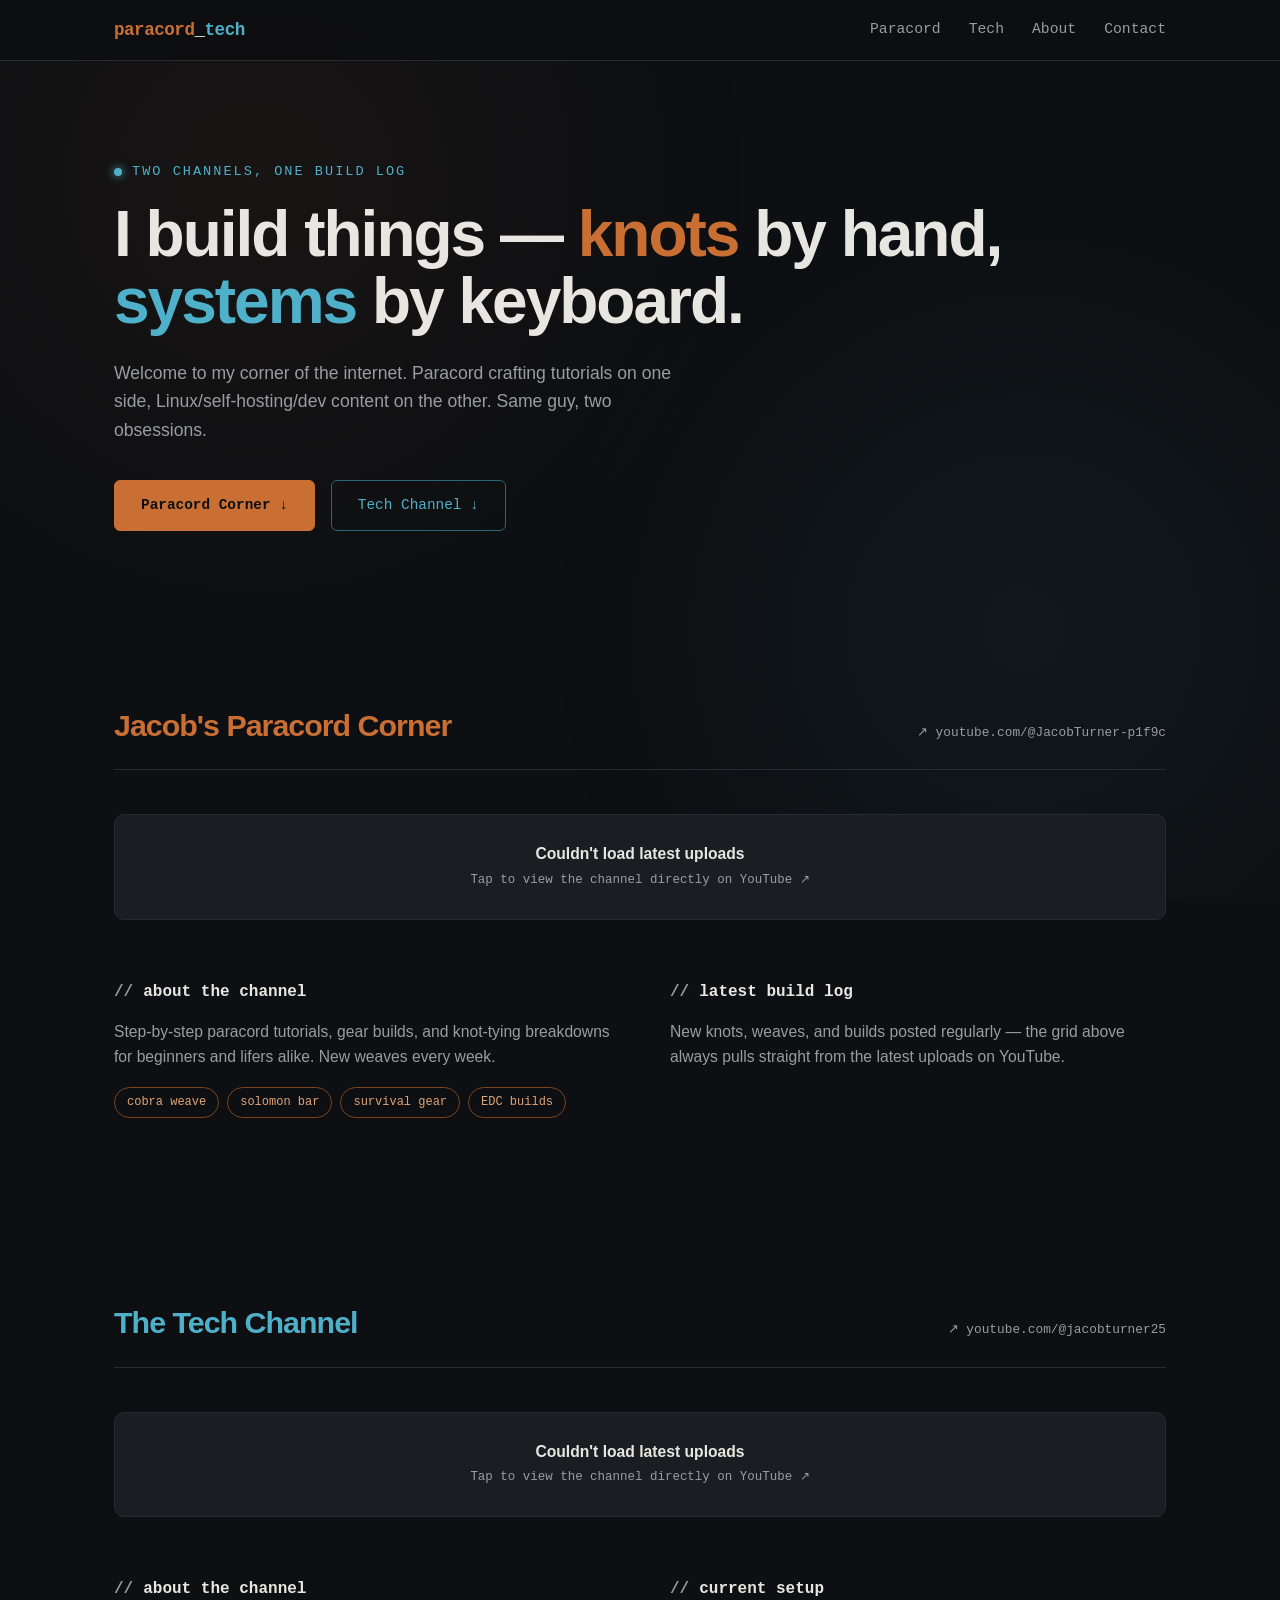
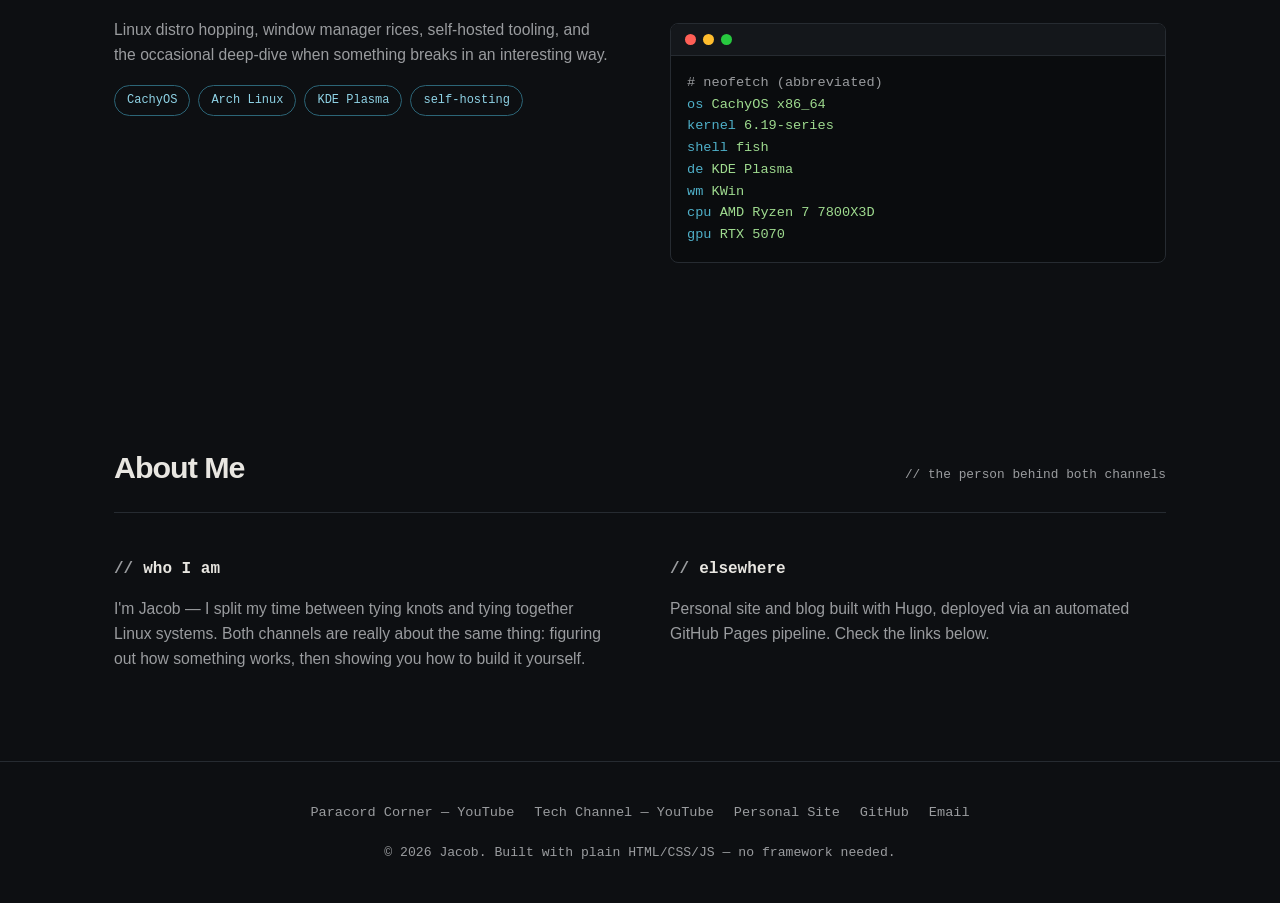
==== index.html @ 66c7606c "Initial site" ====
<!DOCTYPE html>
<html lang="en">
<head>
<meta charset="UTF-8">
<meta name="viewport" content="width=device-width, initial-scale=1.0">
<title>Jacob | Paracord & Tech</title>
<meta name="description" content="Paracord crafting and Linux/tech content from Jacob — home to Jacob's Paracord Corner and the tech channel.">
<style>
  :root{
    --bg:#0d0f12;
    --bg-alt:#14171b;
    --card:#1a1e23;
    --border:#262b31;
    --text:#e8e6e1;
    --text-dim:#9a9c9f;
    --paracord:#c96f34;   /* rope/leather orange */
    --paracord-dim:#7a4520;
    --tech:#4fb0c9;        /* terminal cyan */
    --tech-dim:#2c6577;
    --mono:'JetBrains Mono','Fira Code',Consolas,monospace;
    --sans:'Inter',-apple-system,BlinkMacSystemFont,'Segoe UI',sans-serif;
  }

  *{margin:0;padding:0;box-sizing:border-box;}

  html{scroll-behavior:smooth;}

  body{
    background:var(--bg);
    color:var(--text);
    font-family:var(--sans);
    line-height:1.6;
    overflow-x:hidden;
  }

  a{color:inherit;text-decoration:none;}

  img{max-width:100%;display:block;}

  /* ---------- Background texture ---------- */
  body::before{
    content:"";
    position:fixed;
    inset:0;
    background-image:
      radial-gradient(circle at 20% 20%, rgba(201,111,52,0.06), transparent 40%),
      radial-gradient(circle at 80% 70%, rgba(79,176,201,0.06), transparent 40%);
    pointer-events:none;
    z-index:0;
  }

  /* ---------- Nav ---------- */
  header{
    position:sticky;
    top:0;
    z-index:100;
    background:rgba(13,15,18,0.85);
    backdrop-filter:blur(10px);
    border-bottom:1px solid var(--border);
  }

  nav{
    max-width:1100px;
    margin:0 auto;
    padding:16px 24px;
    display:flex;
    align-items:center;
    justify-content:space-between;
  }

  .logo{
    font-family:var(--mono);
    font-weight:700;
    font-size:1.1rem;
    letter-spacing:-0.5px;
  }

  .logo span:first-child{color:var(--paracord);}
  .logo span:last-child{color:var(--tech);}

  .nav-links{
    display:flex;
    gap:28px;
    font-size:0.92rem;
    font-family:var(--mono);
  }

  .nav-links a{
    color:var(--text-dim);
    transition:color .2s ease;
    position:relative;
  }

  .nav-links a:hover{color:var(--text);}

  .nav-toggle{
    display:none;
    flex-direction:column;
    gap:5px;
    background:none;
    border:none;
    cursor:pointer;
    padding:6px;
  }

  .nav-toggle span{
    width:22px;
    height:2px;
    background:var(--text);
    display:block;
  }

  /* ---------- Hero ---------- */
  .hero{
    max-width:1100px;
    margin:0 auto;
    padding:100px 24px 80px;
    position:relative;
    z-index:1;
  }

  .hero-eyebrow{
    font-family:var(--mono);
    color:var(--tech);
    font-size:0.85rem;
    letter-spacing:2px;
    text-transform:uppercase;
    margin-bottom:18px;
    display:flex;
    align-items:center;
    gap:10px;
  }

  .hero-eyebrow::before{
    content:"";
    width:8px;height:8px;
    border-radius:50%;
    background:var(--tech);
    box-shadow:0 0 10px var(--tech);
  }

  .hero h1{
    font-size:clamp(2.2rem, 6vw, 4rem);
    font-weight:800;
    line-height:1.05;
    letter-spacing:-2px;
    margin-bottom:24px;
  }

  .hero h1 .accent-a{color:var(--paracord);}
  .hero h1 .accent-b{color:var(--tech);}

  .hero p{
    max-width:560px;
    color:var(--text-dim);
    font-size:1.1rem;
    margin-bottom:36px;
  }

  .hero-cta{
    display:flex;
    gap:16px;
    flex-wrap:wrap;
  }

  .btn{
    font-family:var(--mono);
    font-size:0.9rem;
    padding:13px 26px;
    border-radius:6px;
    border:1px solid var(--border);
    transition:all .2s ease;
    display:inline-flex;
    align-items:center;
    gap:8px;
  }

  .btn-primary{
    background:var(--paracord);
    color:#0d0f12;
    border-color:var(--paracord);
    font-weight:600;
  }

  .btn-primary:hover{
    background:#dd7d3d;
    transform:translateY(-2px);
  }

  .btn-secondary{
    background:transparent;
    color:var(--tech);
    border-color:var(--tech-dim);
  }

  .btn-secondary:hover{
    background:rgba(79,176,201,0.08);
    border-color:var(--tech);
    transform:translateY(-2px);
  }

  /* ---------- Section shared ---------- */
  section{
    max-width:1100px;
    margin:0 auto;
    padding:90px 24px;
    position:relative;
    z-index:1;
  }

  .section-head{
    display:flex;
    align-items:baseline;
    justify-content:space-between;
    margin-bottom:44px;
    flex-wrap:wrap;
    gap:12px;
    border-bottom:1px solid var(--border);
    padding-bottom:20px;
  }

  .section-head h2{
    font-size:1.9rem;
    font-weight:700;
    letter-spacing:-1px;
  }

  .section-tag{
    font-family:var(--mono);
    font-size:0.8rem;
    color:var(--text-dim);
  }

  .channel-link{
    border-bottom:1px dashed transparent;
    transition:color .2s ease, border-color .2s ease;
  }
  .channel-link:hover{
    color:var(--text);
    border-bottom-color:currentColor;
  }

  #paracord .section-head h2{color:var(--paracord);}
  #tech .section-head h2{color:var(--tech);}

  /* ---------- Video grid ---------- */
  .video-grid{
    display:grid;
    grid-template-columns:repeat(3, 1fr);
    gap:20px;
  }

  .video-card{
    display:block;
    background:var(--card);
    border:1px solid var(--border);
    border-radius:10px;
    overflow:hidden;
    transition:transform .25s ease, border-color .25s ease;
    cursor:pointer;
  }

  .fallback-card{
    grid-column:1/-1;
    display:flex;
    align-items:center;
    justify-content:center;
    text-align:center;
  }
  .fallback-card:hover{border-color:var(--paracord-dim);}

  .video-card:hover{
    transform:translateY(-4px);
    border-color:var(--border-hover, #3a4048);
  }

  #paracord .video-card:hover{border-color:var(--paracord-dim);}
  #tech .video-card:hover{border-color:var(--tech-dim);}

  .thumb{
    aspect-ratio:16/9;
    background:linear-gradient(135deg, var(--bg-alt), #0d0f12);
    position:relative;
    display:flex;
    align-items:center;
    justify-content:center;
    overflow:hidden;
  }

  .thumb::after{
    content:"";
    position:absolute;
    inset:0;
    background:linear-gradient(180deg, transparent 50%, rgba(0,0,0,0.4));
  }

  .play-icon{
    width:52px;height:52px;
    border-radius:50%;
    background:rgba(255,255,255,0.08);
    border:1px solid rgba(255,255,255,0.15);
    display:flex;
    align-items:center;
    justify-content:center;
    z-index:1;
    transition:background .2s ease;
  }

  .video-card:hover .play-icon{background:rgba(255,255,255,0.16);}

  .play-icon svg{width:18px;height:18px;fill:var(--text);margin-left:3px;}

  .thumb-icon{
    font-size:2.4rem;
    opacity:0.35;
    position:absolute;
  }

  .video-info{padding:16px;}

  .video-info h3{
    font-size:0.98rem;
    font-weight:600;
    margin-bottom:6px;
    line-height:1.35;
  }

  .video-meta{
    font-family:var(--mono);
    font-size:0.78rem;
    color:var(--text-dim);
  }

  /* ---------- Loading skeleton ---------- */
  .skeleton{cursor:default;}
  .skeleton .thumb{background:var(--bg-alt);}
  .skeleton .thumb::after{
    background:linear-gradient(90deg, transparent, rgba(255,255,255,0.05), transparent);
    animation:shimmer 1.4s infinite;
  }
  .skel-line{
    height:10px;
    border-radius:4px;
    background:var(--bg-alt);
    margin-bottom:8px;
    position:relative;
    overflow:hidden;
  }
  .skel-line::after{
    content:"";
    position:absolute;inset:0;
    background:linear-gradient(90deg, transparent, rgba(255,255,255,0.07), transparent);
    animation:shimmer 1.4s infinite;
  }
  .skel-line.w70{width:70%;}
  .skel-line.w40{width:40%;height:8px;margin-bottom:0;}
  @keyframes shimmer{
    0%{transform:translateX(-100%);}
    100%{transform:translateX(100%);}
  }

  /* ---------- About / split ---------- */
  .about-grid{
    display:grid;
    grid-template-columns:1fr 1fr;
    gap:60px;
    align-items:start;
  }

  .about-block h3{
    font-family:var(--mono);
    font-size:1rem;
    margin-bottom:14px;
    display:flex;
    align-items:center;
    gap:10px;
  }

  .about-block h3::before{
    content:"//";
    color:var(--text-dim);
  }

  .about-block p{color:var(--text-dim);font-size:0.98rem;}

  .tag-row{
    display:flex;
    flex-wrap:wrap;
    gap:8px;
    margin-top:18px;
  }

  .tag{
    font-family:var(--mono);
    font-size:0.75rem;
    padding:5px 12px;
    border-radius:20px;
    border:1px solid var(--border);
    color:var(--text-dim);
  }

  #paracord-about .tag{border-color:var(--paracord-dim);color:#e0a476;}
  #tech-about .tag{border-color:var(--tech-dim);color:#8fd3e6;}

  /* ---------- Terminal-style tech callout ---------- */
  .terminal{
    background:#0a0c0e;
    border:1px solid var(--border);
    border-radius:8px;
    overflow:hidden;
    font-family:var(--mono);
    font-size:0.85rem;
    margin-top:20px;
  }

  .terminal-bar{
    background:var(--bg-alt);
    padding:10px 14px;
    display:flex;
    gap:7px;
    border-bottom:1px solid var(--border);
  }

  .terminal-bar span{width:11px;height:11px;border-radius:50%;}
  .terminal-bar span:nth-child(1){background:#ff5f56;}
  .terminal-bar span:nth-child(2){background:#ffbd2e;}
  .terminal-bar span:nth-child(3){background:#27c93f;}

  .terminal-body{padding:16px;color:#9fdb8f;}
  .terminal-body .prompt{color:var(--tech);}
  .terminal-body .comment{color:var(--text-dim);}

  /* ---------- Footer ---------- */
  footer{
    border-top:1px solid var(--border);
    padding:40px 24px;
    text-align:center;
    position:relative;
    z-index:1;
  }

  footer p{
    font-family:var(--mono);
    font-size:0.82rem;
    color:var(--text-dim);
  }

  .footer-links{
    display:flex;
    justify-content:center;
    gap:20px;
    margin-bottom:18px;
    flex-wrap:wrap;
  }

  .footer-links a{
    font-family:var(--mono);
    font-size:0.85rem;
    color:var(--text-dim);
    transition:color .2s ease;
  }

  .footer-links a:hover{color:var(--text);}

  /* ---------- Responsive ---------- */
  @media (max-width:820px){
    .video-grid{grid-template-columns:repeat(2, 1fr);}
    .about-grid{grid-template-columns:1fr;gap:40px;}
  }

  @media (max-width:600px){
    .nav-links{
      position:fixed;
      top:60px;
      left:0;right:0;
      background:var(--bg-alt);
      flex-direction:column;
      padding:20px 24px;
      gap:18px;
      border-bottom:1px solid var(--border);
      transform:translateY(-150%);
      transition:transform .25s ease;
    }
    .nav-links.open{transform:translateY(0);}
    .nav-toggle{display:flex;}
    .video-grid{grid-template-columns:1fr;}
    .hero{padding:70px 20px 60px;}
    section{padding:60px 20px;}
  }
</style>
</head>
<body>

<header>
  <nav>
    <a href="#top" class="logo"><span>paracord</span>_<span>tech</span></a>
    <button class="nav-toggle" id="navToggle" aria-label="Toggle menu">
      <span></span><span></span><span></span>
    </button>
    <div class="nav-links" id="navLinks">
      <a href="#paracord">Paracord</a>
      <a href="#tech">Tech</a>
      <a href="#about">About</a>
      <a href="#contact">Contact</a>
    </div>
  </nav>
</header>

<div id="top"></div>

<section class="hero">
  <div class="hero-eyebrow">two channels, one build log</div>
  <h1>I build things — <span class="accent-a">knots</span> by hand,
    <span class="accent-b">systems</span> by keyboard.</h1>
  <p>Welcome to my corner of the internet. Paracord crafting tutorials on one side,
    Linux/self-hosting/dev content on the other. Same guy, two obsessions.</p>
  <div class="hero-cta">
    <a href="#paracord" class="btn btn-primary">Paracord Corner ↓</a>
    <a href="#tech" class="btn btn-secondary">Tech Channel ↓</a>
  </div>
</section>

<!-- ================= PARACORD ================= -->
<section id="paracord">
  <div class="section-head">
    <h2>Jacob's Paracord Corner</h2>
    <a href="https://www.youtube.com/channel/UCThoICfvPSVzRNzDvnxs8lg" target="_blank" rel="noopener" class="section-tag channel-link">↗ youtube.com/@JacobTurner-p1f9c</a>
  </div>

  <div class="video-grid" id="paracordGrid">
    <div class="video-card skeleton"><div class="thumb"></div><div class="video-info"><div class="skel-line w70"></div><div class="skel-line w40"></div></div></div>
    <div class="video-card skeleton"><div class="thumb"></div><div class="video-info"><div class="skel-line w70"></div><div class="skel-line w40"></div></div></div>
    <div class="video-card skeleton"><div class="thumb"></div><div class="video-info"><div class="skel-line w70"></div><div class="skel-line w40"></div></div></div>
    <div class="video-card skeleton"><div class="thumb"></div><div class="video-info"><div class="skel-line w70"></div><div class="skel-line w40"></div></div></div>
    <div class="video-card skeleton"><div class="thumb"></div><div class="video-info"><div class="skel-line w70"></div><div class="skel-line w40"></div></div></div>
    <div class="video-card skeleton"><div class="thumb"></div><div class="video-info"><div class="skel-line w70"></div><div class="skel-line w40"></div></div></div>
  </div>

  <div class="about-grid" id="paracord-about" style="margin-top:60px;">
    <div class="about-block">
      <h3>about the channel</h3>
      <p>Step-by-step paracord tutorials, gear builds, and knot-tying breakdowns for
        beginners and lifers alike. New weaves every week.</p>
      <div class="tag-row">
        <span class="tag">cobra weave</span>
        <span class="tag">solomon bar</span>
        <span class="tag">survival gear</span>
        <span class="tag">EDC builds</span>
      </div>
    </div>
    <div class="about-block">
      <h3>latest build log</h3>
      <p style="color:var(--text-dim);">New knots, weaves, and builds posted
        regularly — the grid above always pulls straight from the latest
        uploads on YouTube.</p>
    </div>
  </div>
</section>

<!-- ================= TECH ================= -->
<section id="tech">
  <div class="section-head">
    <h2>The Tech Channel</h2>
    <a href="https://www.youtube.com/@jacobturner25" target="_blank" rel="noopener" class="section-tag channel-link">↗ youtube.com/@jacobturner25</a>
  </div>

  <div class="video-grid" id="techGrid">
    <div class="video-card skeleton"><div class="thumb"></div><div class="video-info"><div class="skel-line w70"></div><div class="skel-line w40"></div></div></div>
    <div class="video-card skeleton"><div class="thumb"></div><div class="video-info"><div class="skel-line w70"></div><div class="skel-line w40"></div></div></div>
    <div class="video-card skeleton"><div class="thumb"></div><div class="video-info"><div class="skel-line w70"></div><div class="skel-line w40"></div></div></div>
    <div class="video-card skeleton"><div class="thumb"></div><div class="video-info"><div class="skel-line w70"></div><div class="skel-line w40"></div></div></div>
    <div class="video-card skeleton"><div class="thumb"></div><div class="video-info"><div class="skel-line w70"></div><div class="skel-line w40"></div></div></div>
    <div class="video-card skeleton"><div class="thumb"></div><div class="video-info"><div class="skel-line w70"></div><div class="skel-line w40"></div></div></div>
  </div>

  <div class="about-grid" id="tech-about" style="margin-top:60px;">
    <div class="about-block">
      <h3>about the channel</h3>
      <p>Linux distro hopping, window manager rices, self-hosted tooling, and the
        occasional deep-dive when something breaks in an interesting way.</p>
      <div class="tag-row">
        <span class="tag">CachyOS</span>
        <span class="tag">Arch Linux</span>
        <span class="tag">KDE Plasma</span>
        <span class="tag">self-hosting</span>
      </div>
    </div>
    <div class="about-block">
      <h3>current setup</h3>
      <div class="terminal">
        <div class="terminal-bar"><span></span><span></span><span></span></div>
        <div class="terminal-body">
<div><span class="comment"># neofetch (abbreviated)</span></div>
<div><span class="prompt">os</span>       CachyOS x86_64</div>
<div><span class="prompt">kernel</span>   6.19-series</div>
<div><span class="prompt">shell</span>    fish</div>
<div><span class="prompt">de</span>       KDE Plasma</div>
<div><span class="prompt">wm</span>       KWin</div>
<div><span class="prompt">cpu</span>      AMD Ryzen 7 7800X3D</div>
<div><span class="prompt">gpu</span>      RTX 5070</div>
        </div>
      </div>
    </div>
  </div>
</section>

<!-- ================= ABOUT / CONTACT ================= -->
<section id="about">
  <div class="section-head">
    <h2>About Me</h2>
    <span class="section-tag">// the person behind both channels</span>
  </div>
  <div class="about-grid">
    <div class="about-block">
      <h3>who I am</h3>
      <p>I'm Jacob — I split my time between tying knots and tying together Linux
        systems. Both channels are really about the same thing: figuring out how
        something works, then showing you how to build it yourself.</p>
    </div>
    <div class="about-block">
      <h3>elsewhere</h3>
      <p>Personal site and blog built with Hugo, deployed via an automated
        GitHub Pages pipeline. Check the links below.</p>
    </div>
  </div>
</section>

<footer id="contact">
  <div class="footer-links">
    <a href="https://www.youtube.com/channel/UCThoICfvPSVzRNzDvnxs8lg" target="_blank" rel="noopener">Paracord Corner — YouTube</a>
    <a href="https://www.youtube.com/@jacobturner25" target="_blank" rel="noopener">Tech Channel — YouTube</a>
    <a href="#" target="_blank" rel="noopener">Personal Site</a>
    <a href="#" target="_blank" rel="noopener">GitHub</a>
    <a href="mailto:turnejac01@gmail.com">Email</a>
  </div>
  <p>&copy; <span id="year"></span> Jacob. Built with plain HTML/CSS/JS — no framework needed.</p>
</footer>

<script>
  document.getElementById('year').textContent = new Date().getFullYear();

  const navToggle = document.getElementById('navToggle');
  const navLinks = document.getElementById('navLinks');
  navToggle.addEventListener('click', () => navLinks.classList.toggle('open'));
  navLinks.querySelectorAll('a').forEach(a =>
    a.addEventListener('click', () => navLinks.classList.remove('open'))
  );

  // ---- Live YouTube feed (client-side, via RSS -> JSON proxy) ----
  // YouTube's RSS feed doesn't send CORS headers, so a free proxy
  // (rss2json.com) is used to fetch it from the browser. If that
  // service is unreachable or rate-limited, we fall back to a plain
  // "view on YouTube" card instead of ever showing fake/stale titles.
  async function loadYouTubeChannel(channelId, gridId, count = 6) {
    const grid = document.getElementById(gridId);
    if (!grid) return;

    const rssUrl = `https://www.youtube.com/feeds/videos.xml?channel_id=${channelId}`;
    const apiUrl = `https://api.rss2json.com/v1/api.json?rss_url=${encodeURIComponent(rssUrl)}`;

    try {
      const res = await fetch(apiUrl);
      if (!res.ok) throw new Error('bad response: ' + res.status);
      const data = await res.json();
      if (data.status !== 'ok' || !Array.isArray(data.items) || data.items.length === 0) {
        throw new Error('no items returned');
      }

      grid.innerHTML = '';
      data.items.slice(0, count).forEach(item => {
        const card = document.createElement('a');
        card.href = item.link;
        card.target = '_blank';
        card.rel = 'noopener';
        card.className = 'video-card';

        const thumb = document.createElement('div');
        thumb.className = 'thumb';
        const thumbUrl = item.thumbnail || (item.enclosure && item.enclosure.link) || '';
        if (thumbUrl) thumb.style.backgroundImage = `url("${thumbUrl}")`;

        const playIcon = document.createElement('div');
        playIcon.className = 'play-icon';
        playIcon.innerHTML = '<svg viewBox="0 0 24 24"><path d="M8 5v14l11-7z"/></svg>';
        thumb.appendChild(playIcon);

        const info = document.createElement('div');
        info.className = 'video-info';

        const h3 = document.createElement('h3');
        h3.textContent = item.title;

        const meta = document.createElement('div');
        meta.className = 'video-meta';
        const d = new Date(item.pubDate);
        meta.textContent = isNaN(d) ? 'Latest upload' :
          d.toLocaleDateString('en-US', { year: 'numeric', month: 'short', day: 'numeric' });

        info.appendChild(h3);
        info.appendChild(meta);
        card.appendChild(thumb);
        card.appendChild(info);
        grid.appendChild(card);
      });
    } catch (err) {
      console.warn('Live video feed unavailable, showing fallback:', err);
      grid.innerHTML = '';
      const fallback = document.createElement('a');
      fallback.href = `https://www.youtube.com/channel/${channelId}`;
      fallback.target = '_blank';
      fallback.rel = 'noopener';
      fallback.className = 'video-card fallback-card';
      fallback.innerHTML =
        '<div class="video-info" style="padding:28px;">' +
        '<h3>Couldn\'t load latest uploads</h3>' +
        '<div class="video-meta">Tap to view the channel directly on YouTube ↗</div>' +
        '</div>';
      grid.appendChild(fallback);
    }
  }

  loadYouTubeChannel('UCThoICfvPSVzRNzDvnxs8lg', 'paracordGrid');
  loadYouTubeChannel('UCt1kj0WxWYxn9Or7N3KgtAg', 'techGrid');
</script>

</body>
</html>
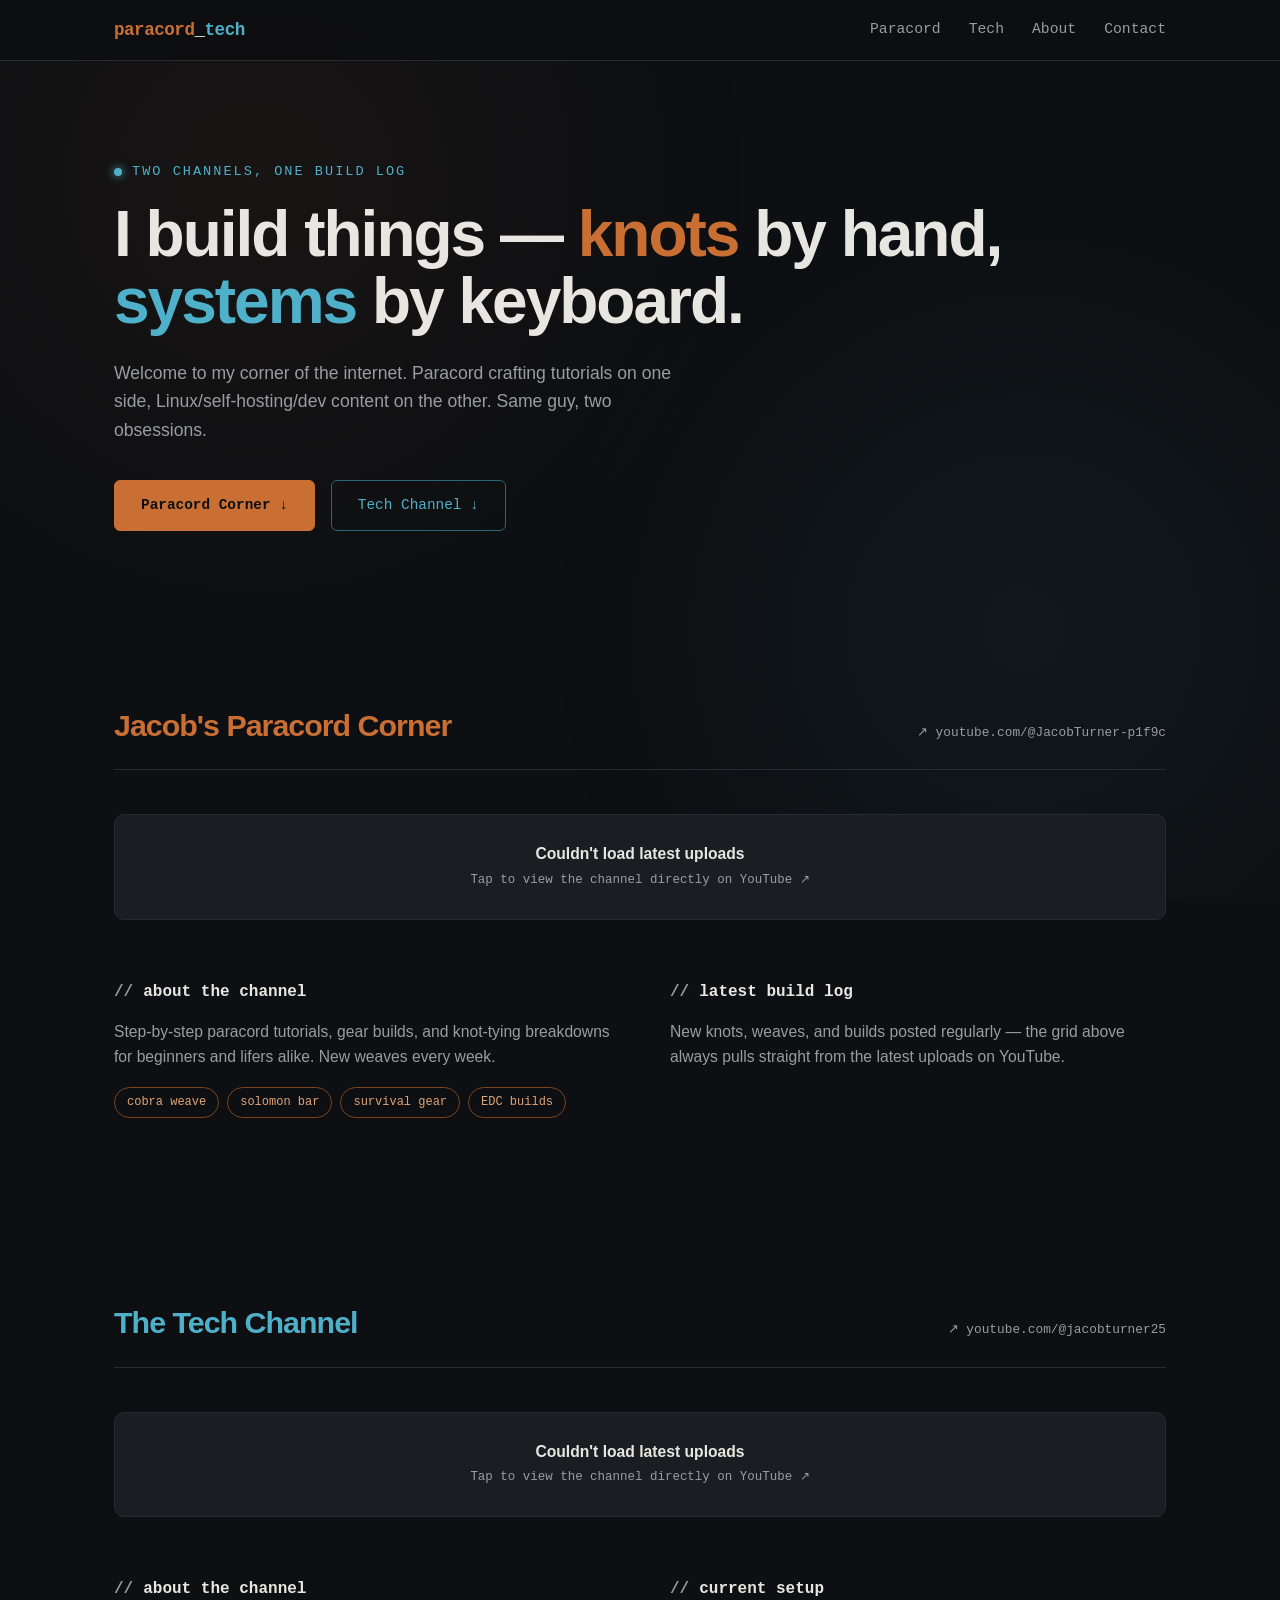
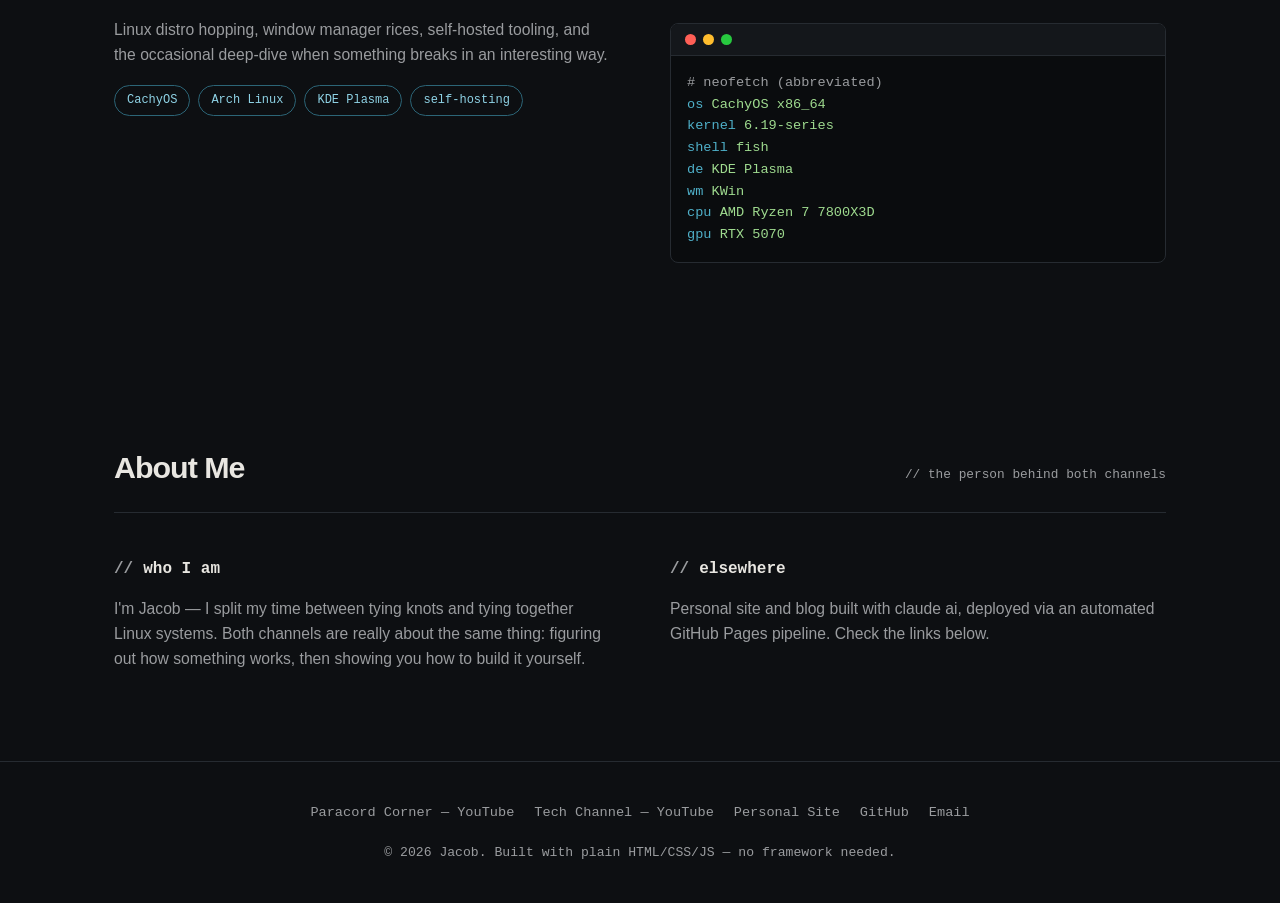
==== commit fbfc25bf: "auto-update" ====
--- a/index.html
+++ b/index.html
@@ -619,7 +619,7 @@
     </div>
     <div class="about-block">
       <h3>elsewhere</h3>
-      <p>Personal site and blog built with Hugo, deployed via an automated
+      <p>Personal site and blog built with claude ai, deployed via an automated
         GitHub Pages pipeline. Check the links below.</p>
     </div>
   </div>
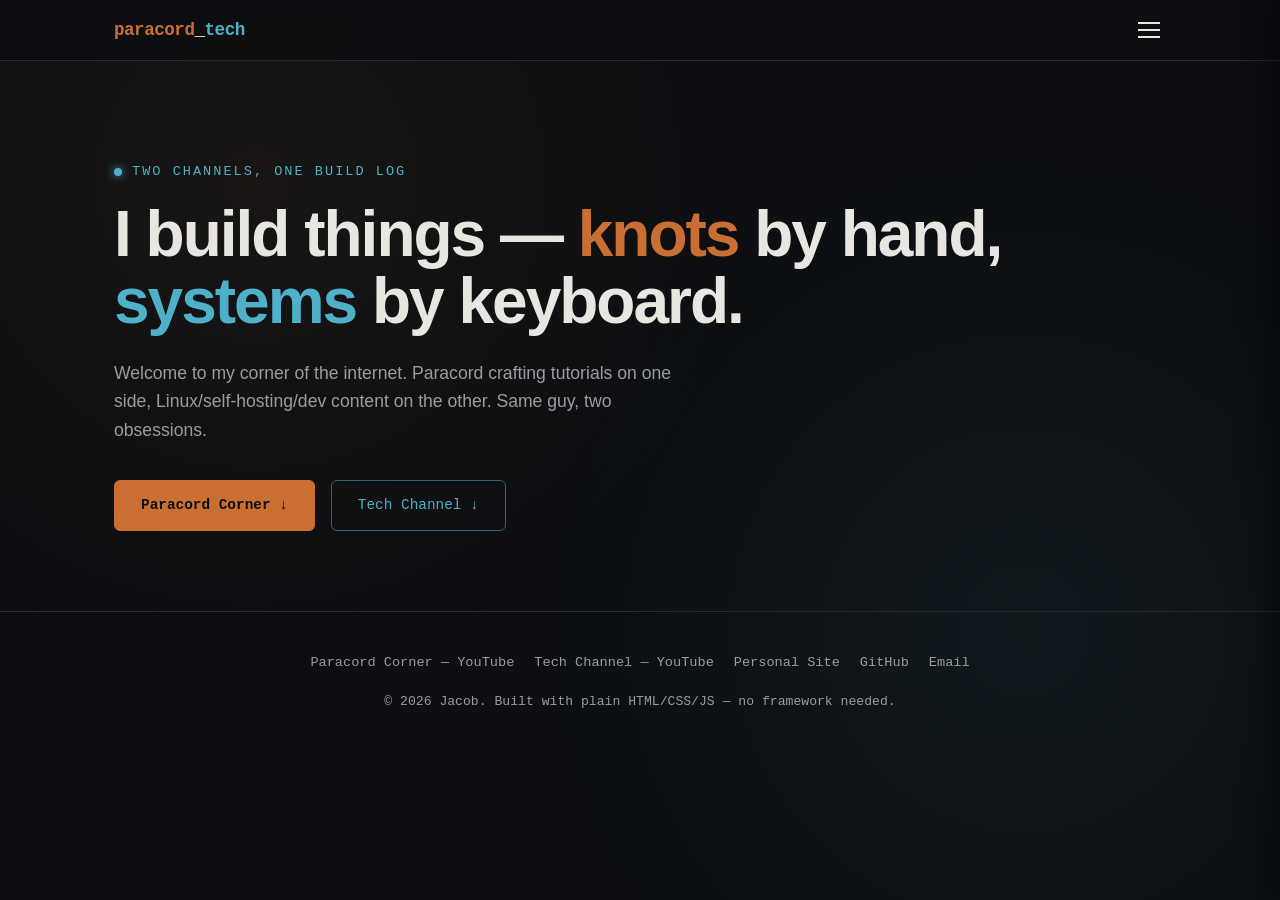
==== commit 79adb504: "Fix Org auto-title heading duplicating page title" ====
--- a/index.html
+++ b/index.html
@@ -1,512 +1,31 @@
 <!DOCTYPE html>
 <html lang="en">
 <head>
-<meta charset="UTF-8">
+<meta charset="utf-8" />
+<meta name="viewport" content="width=device-width, initial-scale=1" />
+<title>Jacob | Paracord &amp; Tech</title>
+<meta name="generator" content="Org Mode" />
 <meta name="viewport" content="width=device-width, initial-scale=1.0">
-<title>Jacob | Paracord & Tech</title>
 <meta name="description" content="Paracord crafting and Linux/tech content from Jacob — home to Jacob's Paracord Corner and the tech channel.">
-<style>
-  :root{
-    --bg:#0d0f12;
-    --bg-alt:#14171b;
-    --card:#1a1e23;
-    --border:#262b31;
-    --text:#e8e6e1;
-    --text-dim:#9a9c9f;
-    --paracord:#c96f34;   /* rope/leather orange */
-    --paracord-dim:#7a4520;
-    --tech:#4fb0c9;        /* terminal cyan */
-    --tech-dim:#2c6577;
-    --mono:'JetBrains Mono','Fira Code',Consolas,monospace;
-    --sans:'Inter',-apple-system,BlinkMacSystemFont,'Segoe UI',sans-serif;
-  }
-
-  *{margin:0;padding:0;box-sizing:border-box;}
-
-  html{scroll-behavior:smooth;}
-
-  body{
-    background:var(--bg);
-    color:var(--text);
-    font-family:var(--sans);
-    line-height:1.6;
-    overflow-x:hidden;
-  }
-
-  a{color:inherit;text-decoration:none;}
-
-  img{max-width:100%;display:block;}
-
-  /* ---------- Background texture ---------- */
-  body::before{
-    content:"";
-    position:fixed;
-    inset:0;
-    background-image:
-      radial-gradient(circle at 20% 20%, rgba(201,111,52,0.06), transparent 40%),
-      radial-gradient(circle at 80% 70%, rgba(79,176,201,0.06), transparent 40%);
-    pointer-events:none;
-    z-index:0;
-  }
-
-  /* ---------- Nav ---------- */
-  header{
-    position:sticky;
-    top:0;
-    z-index:100;
-    background:rgba(13,15,18,0.85);
-    backdrop-filter:blur(10px);
-    border-bottom:1px solid var(--border);
-  }
-
-  nav{
-    max-width:1100px;
-    margin:0 auto;
-    padding:16px 24px;
-    display:flex;
-    align-items:center;
-    justify-content:space-between;
-  }
-
-  .logo{
-    font-family:var(--mono);
-    font-weight:700;
-    font-size:1.1rem;
-    letter-spacing:-0.5px;
-  }
-
-  .logo span:first-child{color:var(--paracord);}
-  .logo span:last-child{color:var(--tech);}
-
-  .nav-links{
-    display:flex;
-    gap:28px;
-    font-size:0.92rem;
-    font-family:var(--mono);
-  }
-
-  .nav-links a{
-    color:var(--text-dim);
-    transition:color .2s ease;
-    position:relative;
-  }
-
-  .nav-links a:hover{color:var(--text);}
-
-  .nav-toggle{
-    display:none;
-    flex-direction:column;
-    gap:5px;
-    background:none;
-    border:none;
-    cursor:pointer;
-    padding:6px;
-  }
-
-  .nav-toggle span{
-    width:22px;
-    height:2px;
-    background:var(--text);
-    display:block;
-  }
-
-  /* ---------- Hero ---------- */
-  .hero{
-    max-width:1100px;
-    margin:0 auto;
-    padding:100px 24px 80px;
-    position:relative;
-    z-index:1;
-  }
-
-  .hero-eyebrow{
-    font-family:var(--mono);
-    color:var(--tech);
-    font-size:0.85rem;
-    letter-spacing:2px;
-    text-transform:uppercase;
-    margin-bottom:18px;
-    display:flex;
-    align-items:center;
-    gap:10px;
-  }
-
-  .hero-eyebrow::before{
-    content:"";
-    width:8px;height:8px;
-    border-radius:50%;
-    background:var(--tech);
-    box-shadow:0 0 10px var(--tech);
-  }
-
-  .hero h1{
-    font-size:clamp(2.2rem, 6vw, 4rem);
-    font-weight:800;
-    line-height:1.05;
-    letter-spacing:-2px;
-    margin-bottom:24px;
-  }
-
-  .hero h1 .accent-a{color:var(--paracord);}
-  .hero h1 .accent-b{color:var(--tech);}
-
-  .hero p{
-    max-width:560px;
-    color:var(--text-dim);
-    font-size:1.1rem;
-    margin-bottom:36px;
-  }
-
-  .hero-cta{
-    display:flex;
-    gap:16px;
-    flex-wrap:wrap;
-  }
-
-  .btn{
-    font-family:var(--mono);
-    font-size:0.9rem;
-    padding:13px 26px;
-    border-radius:6px;
-    border:1px solid var(--border);
-    transition:all .2s ease;
-    display:inline-flex;
-    align-items:center;
-    gap:8px;
-  }
-
-  .btn-primary{
-    background:var(--paracord);
-    color:#0d0f12;
-    border-color:var(--paracord);
-    font-weight:600;
-  }
-
-  .btn-primary:hover{
-    background:#dd7d3d;
-    transform:translateY(-2px);
-  }
-
-  .btn-secondary{
-    background:transparent;
-    color:var(--tech);
-    border-color:var(--tech-dim);
-  }
-
-  .btn-secondary:hover{
-    background:rgba(79,176,201,0.08);
-    border-color:var(--tech);
-    transform:translateY(-2px);
-  }
-
-  /* ---------- Section shared ---------- */
-  section{
-    max-width:1100px;
-    margin:0 auto;
-    padding:90px 24px;
-    position:relative;
-    z-index:1;
-  }
-
-  .section-head{
-    display:flex;
-    align-items:baseline;
-    justify-content:space-between;
-    margin-bottom:44px;
-    flex-wrap:wrap;
-    gap:12px;
-    border-bottom:1px solid var(--border);
-    padding-bottom:20px;
-  }
-
-  .section-head h2{
-    font-size:1.9rem;
-    font-weight:700;
-    letter-spacing:-1px;
-  }
-
-  .section-tag{
-    font-family:var(--mono);
-    font-size:0.8rem;
-    color:var(--text-dim);
-  }
-
-  .channel-link{
-    border-bottom:1px dashed transparent;
-    transition:color .2s ease, border-color .2s ease;
-  }
-  .channel-link:hover{
-    color:var(--text);
-    border-bottom-color:currentColor;
-  }
-
-  #paracord .section-head h2{color:var(--paracord);}
-  #tech .section-head h2{color:var(--tech);}
-
-  /* ---------- Video grid ---------- */
-  .video-grid{
-    display:grid;
-    grid-template-columns:repeat(3, 1fr);
-    gap:20px;
-  }
-
-  .video-card{
-    display:block;
-    background:var(--card);
-    border:1px solid var(--border);
-    border-radius:10px;
-    overflow:hidden;
-    transition:transform .25s ease, border-color .25s ease;
-    cursor:pointer;
-  }
-
-  .fallback-card{
-    grid-column:1/-1;
-    display:flex;
-    align-items:center;
-    justify-content:center;
-    text-align:center;
-  }
-  .fallback-card:hover{border-color:var(--paracord-dim);}
-
-  .video-card:hover{
-    transform:translateY(-4px);
-    border-color:var(--border-hover, #3a4048);
-  }
-
-  #paracord .video-card:hover{border-color:var(--paracord-dim);}
-  #tech .video-card:hover{border-color:var(--tech-dim);}
-
-  .thumb{
-    aspect-ratio:16/9;
-    background:linear-gradient(135deg, var(--bg-alt), #0d0f12);
-    position:relative;
-    display:flex;
-    align-items:center;
-    justify-content:center;
-    overflow:hidden;
-  }
-
-  .thumb::after{
-    content:"";
-    position:absolute;
-    inset:0;
-    background:linear-gradient(180deg, transparent 50%, rgba(0,0,0,0.4));
-  }
-
-  .play-icon{
-    width:52px;height:52px;
-    border-radius:50%;
-    background:rgba(255,255,255,0.08);
-    border:1px solid rgba(255,255,255,0.15);
-    display:flex;
-    align-items:center;
-    justify-content:center;
-    z-index:1;
-    transition:background .2s ease;
-  }
-
-  .video-card:hover .play-icon{background:rgba(255,255,255,0.16);}
-
-  .play-icon svg{width:18px;height:18px;fill:var(--text);margin-left:3px;}
-
-  .thumb-icon{
-    font-size:2.4rem;
-    opacity:0.35;
-    position:absolute;
-  }
-
-  .video-info{padding:16px;}
-
-  .video-info h3{
-    font-size:0.98rem;
-    font-weight:600;
-    margin-bottom:6px;
-    line-height:1.35;
-  }
-
-  .video-meta{
-    font-family:var(--mono);
-    font-size:0.78rem;
-    color:var(--text-dim);
-  }
-
-  /* ---------- Loading skeleton ---------- */
-  .skeleton{cursor:default;}
-  .skeleton .thumb{background:var(--bg-alt);}
-  .skeleton .thumb::after{
-    background:linear-gradient(90deg, transparent, rgba(255,255,255,0.05), transparent);
-    animation:shimmer 1.4s infinite;
-  }
-  .skel-line{
-    height:10px;
-    border-radius:4px;
-    background:var(--bg-alt);
-    margin-bottom:8px;
-    position:relative;
-    overflow:hidden;
-  }
-  .skel-line::after{
-    content:"";
-    position:absolute;inset:0;
-    background:linear-gradient(90deg, transparent, rgba(255,255,255,0.07), transparent);
-    animation:shimmer 1.4s infinite;
-  }
-  .skel-line.w70{width:70%;}
-  .skel-line.w40{width:40%;height:8px;margin-bottom:0;}
-  @keyframes shimmer{
-    0%{transform:translateX(-100%);}
-    100%{transform:translateX(100%);}
-  }
-
-  /* ---------- About / split ---------- */
-  .about-grid{
-    display:grid;
-    grid-template-columns:1fr 1fr;
-    gap:60px;
-    align-items:start;
-  }
-
-  .about-block h3{
-    font-family:var(--mono);
-    font-size:1rem;
-    margin-bottom:14px;
-    display:flex;
-    align-items:center;
-    gap:10px;
-  }
-
-  .about-block h3::before{
-    content:"//";
-    color:var(--text-dim);
-  }
-
-  .about-block p{color:var(--text-dim);font-size:0.98rem;}
-
-  .tag-row{
-    display:flex;
-    flex-wrap:wrap;
-    gap:8px;
-    margin-top:18px;
-  }
-
-  .tag{
-    font-family:var(--mono);
-    font-size:0.75rem;
-    padding:5px 12px;
-    border-radius:20px;
-    border:1px solid var(--border);
-    color:var(--text-dim);
-  }
-
-  #paracord-about .tag{border-color:var(--paracord-dim);color:#e0a476;}
-  #tech-about .tag{border-color:var(--tech-dim);color:#8fd3e6;}
-
-  /* ---------- Terminal-style tech callout ---------- */
-  .terminal{
-    background:#0a0c0e;
-    border:1px solid var(--border);
-    border-radius:8px;
-    overflow:hidden;
-    font-family:var(--mono);
-    font-size:0.85rem;
-    margin-top:20px;
-  }
-
-  .terminal-bar{
-    background:var(--bg-alt);
-    padding:10px 14px;
-    display:flex;
-    gap:7px;
-    border-bottom:1px solid var(--border);
-  }
-
-  .terminal-bar span{width:11px;height:11px;border-radius:50%;}
-  .terminal-bar span:nth-child(1){background:#ff5f56;}
-  .terminal-bar span:nth-child(2){background:#ffbd2e;}
-  .terminal-bar span:nth-child(3){background:#27c93f;}
-
-  .terminal-body{padding:16px;color:#9fdb8f;}
-  .terminal-body .prompt{color:var(--tech);}
-  .terminal-body .comment{color:var(--text-dim);}
-
-  /* ---------- Footer ---------- */
-  footer{
-    border-top:1px solid var(--border);
-    padding:40px 24px;
-    text-align:center;
-    position:relative;
-    z-index:1;
-  }
-
-  footer p{
-    font-family:var(--mono);
-    font-size:0.82rem;
-    color:var(--text-dim);
-  }
-
-  .footer-links{
-    display:flex;
-    justify-content:center;
-    gap:20px;
-    margin-bottom:18px;
-    flex-wrap:wrap;
-  }
-
-  .footer-links a{
-    font-family:var(--mono);
-    font-size:0.85rem;
-    color:var(--text-dim);
-    transition:color .2s ease;
-  }
-
-  .footer-links a:hover{color:var(--text);}
-
-  /* ---------- Responsive ---------- */
-  @media (max-width:820px){
-    .video-grid{grid-template-columns:repeat(2, 1fr);}
-    .about-grid{grid-template-columns:1fr;gap:40px;}
-  }
-
-  @media (max-width:600px){
-    .nav-links{
-      position:fixed;
-      top:60px;
-      left:0;right:0;
-      background:var(--bg-alt);
-      flex-direction:column;
-      padding:20px 24px;
-      gap:18px;
-      border-bottom:1px solid var(--border);
-      transform:translateY(-150%);
-      transition:transform .25s ease;
-    }
-    .nav-links.open{transform:translateY(0);}
-    .nav-toggle{display:flex;}
-    .video-grid{grid-template-columns:1fr;}
-    .hero{padding:70px 20px 60px;}
-    section{padding:60px 20px;}
-  }
-</style>
+<link rel="stylesheet" href="style.css">
 </head>
 <body>
-
+<div id="content" class="content">
 <header>
+  <div class="nav-backdrop" id="navBackdrop"></div>
   <nav>
-    <a href="#top" class="logo"><span>paracord</span>_<span>tech</span></a>
+    <a href="index.html" class="logo"><span>paracord</span>_<span>tech</span></a>
     <button class="nav-toggle" id="navToggle" aria-label="Toggle menu">
       <span></span><span></span><span></span>
     </button>
     <div class="nav-links" id="navLinks">
-      <a href="#paracord">Paracord</a>
-      <a href="#tech">Tech</a>
-      <a href="#about">About</a>
-      <a href="#contact">Contact</a>
+      <a href="paracord.html">Paracord</a>
+      <a href="tech.html">Tech</a>
+      <a href="about.html">About</a>
+      <a href="contact.html">Contact</a>
     </div>
   </nav>
 </header>
-
-<div id="top"></div>
 
 <section class="hero">
   <div class="hero-eyebrow">two channels, one build log</div>
@@ -515,113 +34,8 @@
   <p>Welcome to my corner of the internet. Paracord crafting tutorials on one side,
     Linux/self-hosting/dev content on the other. Same guy, two obsessions.</p>
   <div class="hero-cta">
-    <a href="#paracord" class="btn btn-primary">Paracord Corner ↓</a>
-    <a href="#tech" class="btn btn-secondary">Tech Channel ↓</a>
-  </div>
-</section>
-
-<!-- ================= PARACORD ================= -->
-<section id="paracord">
-  <div class="section-head">
-    <h2>Jacob's Paracord Corner</h2>
-    <a href="https://www.youtube.com/channel/UCThoICfvPSVzRNzDvnxs8lg" target="_blank" rel="noopener" class="section-tag channel-link">↗ youtube.com/@JacobTurner-p1f9c</a>
-  </div>
-
-  <div class="video-grid" id="paracordGrid">
-    <div class="video-card skeleton"><div class="thumb"></div><div class="video-info"><div class="skel-line w70"></div><div class="skel-line w40"></div></div></div>
-    <div class="video-card skeleton"><div class="thumb"></div><div class="video-info"><div class="skel-line w70"></div><div class="skel-line w40"></div></div></div>
-    <div class="video-card skeleton"><div class="thumb"></div><div class="video-info"><div class="skel-line w70"></div><div class="skel-line w40"></div></div></div>
-    <div class="video-card skeleton"><div class="thumb"></div><div class="video-info"><div class="skel-line w70"></div><div class="skel-line w40"></div></div></div>
-    <div class="video-card skeleton"><div class="thumb"></div><div class="video-info"><div class="skel-line w70"></div><div class="skel-line w40"></div></div></div>
-    <div class="video-card skeleton"><div class="thumb"></div><div class="video-info"><div class="skel-line w70"></div><div class="skel-line w40"></div></div></div>
-  </div>
-
-  <div class="about-grid" id="paracord-about" style="margin-top:60px;">
-    <div class="about-block">
-      <h3>about the channel</h3>
-      <p>Step-by-step paracord tutorials, gear builds, and knot-tying breakdowns for
-        beginners and lifers alike. New weaves every week.</p>
-      <div class="tag-row">
-        <span class="tag">cobra weave</span>
-        <span class="tag">solomon bar</span>
-        <span class="tag">survival gear</span>
-        <span class="tag">EDC builds</span>
-      </div>
-    </div>
-    <div class="about-block">
-      <h3>latest build log</h3>
-      <p style="color:var(--text-dim);">New knots, weaves, and builds posted
-        regularly — the grid above always pulls straight from the latest
-        uploads on YouTube.</p>
-    </div>
-  </div>
-</section>
-
-<!-- ================= TECH ================= -->
-<section id="tech">
-  <div class="section-head">
-    <h2>The Tech Channel</h2>
-    <a href="https://www.youtube.com/@jacobturner25" target="_blank" rel="noopener" class="section-tag channel-link">↗ youtube.com/@jacobturner25</a>
-  </div>
-
-  <div class="video-grid" id="techGrid">
-    <div class="video-card skeleton"><div class="thumb"></div><div class="video-info"><div class="skel-line w70"></div><div class="skel-line w40"></div></div></div>
-    <div class="video-card skeleton"><div class="thumb"></div><div class="video-info"><div class="skel-line w70"></div><div class="skel-line w40"></div></div></div>
-    <div class="video-card skeleton"><div class="thumb"></div><div class="video-info"><div class="skel-line w70"></div><div class="skel-line w40"></div></div></div>
-    <div class="video-card skeleton"><div class="thumb"></div><div class="video-info"><div class="skel-line w70"></div><div class="skel-line w40"></div></div></div>
-    <div class="video-card skeleton"><div class="thumb"></div><div class="video-info"><div class="skel-line w70"></div><div class="skel-line w40"></div></div></div>
-    <div class="video-card skeleton"><div class="thumb"></div><div class="video-info"><div class="skel-line w70"></div><div class="skel-line w40"></div></div></div>
-  </div>
-
-  <div class="about-grid" id="tech-about" style="margin-top:60px;">
-    <div class="about-block">
-      <h3>about the channel</h3>
-      <p>Linux distro hopping, window manager rices, self-hosted tooling, and the
-        occasional deep-dive when something breaks in an interesting way.</p>
-      <div class="tag-row">
-        <span class="tag">CachyOS</span>
-        <span class="tag">Arch Linux</span>
-        <span class="tag">KDE Plasma</span>
-        <span class="tag">self-hosting</span>
-      </div>
-    </div>
-    <div class="about-block">
-      <h3>current setup</h3>
-      <div class="terminal">
-        <div class="terminal-bar"><span></span><span></span><span></span></div>
-        <div class="terminal-body">
-<div><span class="comment"># neofetch (abbreviated)</span></div>
-<div><span class="prompt">os</span>       CachyOS x86_64</div>
-<div><span class="prompt">kernel</span>   6.19-series</div>
-<div><span class="prompt">shell</span>    fish</div>
-<div><span class="prompt">de</span>       KDE Plasma</div>
-<div><span class="prompt">wm</span>       KWin</div>
-<div><span class="prompt">cpu</span>      AMD Ryzen 7 7800X3D</div>
-<div><span class="prompt">gpu</span>      RTX 5070</div>
-        </div>
-      </div>
-    </div>
-  </div>
-</section>
-
-<!-- ================= ABOUT / CONTACT ================= -->
-<section id="about">
-  <div class="section-head">
-    <h2>About Me</h2>
-    <span class="section-tag">// the person behind both channels</span>
-  </div>
-  <div class="about-grid">
-    <div class="about-block">
-      <h3>who I am</h3>
-      <p>I'm Jacob — I split my time between tying knots and tying together Linux
-        systems. Both channels are really about the same thing: figuring out how
-        something works, then showing you how to build it yourself.</p>
-    </div>
-    <div class="about-block">
-      <h3>elsewhere</h3>
-      <p>Personal site and blog built with claude ai, deployed via an automated
-        GitHub Pages pipeline. Check the links below.</p>
-    </div>
+    <a href="paracord.html" class="btn btn-primary">Paracord Corner ↓</a>
+    <a href="tech.html" class="btn btn-secondary">Tech Channel ↓</a>
   </div>
 </section>
 
@@ -636,92 +50,7 @@
   <p>&copy; <span id="year"></span> Jacob. Built with plain HTML/CSS/JS — no framework needed.</p>
 </footer>
 
-<script>
-  document.getElementById('year').textContent = new Date().getFullYear();
-
-  const navToggle = document.getElementById('navToggle');
-  const navLinks = document.getElementById('navLinks');
-  navToggle.addEventListener('click', () => navLinks.classList.toggle('open'));
-  navLinks.querySelectorAll('a').forEach(a =>
-    a.addEventListener('click', () => navLinks.classList.remove('open'))
-  );
-
-  // ---- Live YouTube feed (client-side, via RSS -> JSON proxy) ----
-  // YouTube's RSS feed doesn't send CORS headers, so a free proxy
-  // (rss2json.com) is used to fetch it from the browser. If that
-  // service is unreachable or rate-limited, we fall back to a plain
-  // "view on YouTube" card instead of ever showing fake/stale titles.
-  async function loadYouTubeChannel(channelId, gridId, count = 6) {
-    const grid = document.getElementById(gridId);
-    if (!grid) return;
-
-    const rssUrl = `https://www.youtube.com/feeds/videos.xml?channel_id=${channelId}`;
-    const apiUrl = `https://api.rss2json.com/v1/api.json?rss_url=${encodeURIComponent(rssUrl)}`;
-
-    try {
-      const res = await fetch(apiUrl);
-      if (!res.ok) throw new Error('bad response: ' + res.status);
-      const data = await res.json();
-      if (data.status !== 'ok' || !Array.isArray(data.items) || data.items.length === 0) {
-        throw new Error('no items returned');
-      }
-
-      grid.innerHTML = '';
-      data.items.slice(0, count).forEach(item => {
-        const card = document.createElement('a');
-        card.href = item.link;
-        card.target = '_blank';
-        card.rel = 'noopener';
-        card.className = 'video-card';
-
-        const thumb = document.createElement('div');
-        thumb.className = 'thumb';
-        const thumbUrl = item.thumbnail || (item.enclosure && item.enclosure.link) || '';
-        if (thumbUrl) thumb.style.backgroundImage = `url("${thumbUrl}")`;
-
-        const playIcon = document.createElement('div');
-        playIcon.className = 'play-icon';
-        playIcon.innerHTML = '<svg viewBox="0 0 24 24"><path d="M8 5v14l11-7z"/></svg>';
-        thumb.appendChild(playIcon);
-
-        const info = document.createElement('div');
-        info.className = 'video-info';
-
-        const h3 = document.createElement('h3');
-        h3.textContent = item.title;
-
-        const meta = document.createElement('div');
-        meta.className = 'video-meta';
-        const d = new Date(item.pubDate);
-        meta.textContent = isNaN(d) ? 'Latest upload' :
-          d.toLocaleDateString('en-US', { year: 'numeric', month: 'short', day: 'numeric' });
-
-        info.appendChild(h3);
-        info.appendChild(meta);
-        card.appendChild(thumb);
-        card.appendChild(info);
-        grid.appendChild(card);
-      });
-    } catch (err) {
-      console.warn('Live video feed unavailable, showing fallback:', err);
-      grid.innerHTML = '';
-      const fallback = document.createElement('a');
-      fallback.href = `https://www.youtube.com/channel/${channelId}`;
-      fallback.target = '_blank';
-      fallback.rel = 'noopener';
-      fallback.className = 'video-card fallback-card';
-      fallback.innerHTML =
-        '<div class="video-info" style="padding:28px;">' +
-        '<h3>Couldn\'t load latest uploads</h3>' +
-        '<div class="video-meta">Tap to view the channel directly on YouTube ↗</div>' +
-        '</div>';
-      grid.appendChild(fallback);
-    }
-  }
-
-  loadYouTubeChannel('UCThoICfvPSVzRNzDvnxs8lg', 'paracordGrid');
-  loadYouTubeChannel('UCt1kj0WxWYxn9Or7N3KgtAg', 'techGrid');
-</script>
-
+<script src="script.js"></script>
+</div>
 </body>
 </html>
--- a/style.css
+++ b/style.css
@@ -0,0 +1,495 @@
+  :root{
+    --bg:#0d0f12;
+    --bg-alt:#14171b;
+    --card:#1a1e23;
+    --border:#262b31;
+    --text:#e8e6e1;
+    --text-dim:#9a9c9f;
+    --paracord:#c96f34;   /* rope/leather orange */
+    --paracord-dim:#7a4520;
+    --tech:#4fb0c9;        /* terminal cyan */
+    --tech-dim:#2c6577;
+    --mono:'JetBrains Mono','Fira Code',Consolas,monospace;
+    --sans:'Inter',-apple-system,BlinkMacSystemFont,'Segoe UI',sans-serif;
+  }
+
+  *{margin:0;padding:0;box-sizing:border-box;}
+
+  html{scroll-behavior:smooth;}
+
+  body{
+    background:var(--bg);
+    color:var(--text);
+    font-family:var(--sans);
+    line-height:1.6;
+    overflow-x:hidden;
+  }
+
+  a{color:inherit;text-decoration:none;}
+
+  img{max-width:100%;display:block;}
+
+  /* ---------- Background texture ---------- */
+  body::before{
+    content:"";
+    position:fixed;
+    inset:0;
+    background-image:
+      radial-gradient(circle at 20% 20%, rgba(201,111,52,0.06), transparent 40%),
+      radial-gradient(circle at 80% 70%, rgba(79,176,201,0.06), transparent 40%);
+    pointer-events:none;
+    z-index:0;
+  }
+
+  /* ---------- Nav ---------- */
+  header{
+    position:sticky;
+    top:0;
+    z-index:100;
+    background:rgba(13,15,18,0.85);
+    backdrop-filter:blur(10px);
+    border-bottom:1px solid var(--border);
+  }
+
+  nav{
+    max-width:1100px;
+    margin:0 auto;
+    padding:16px 24px;
+    display:flex;
+    align-items:center;
+    justify-content:space-between;
+  }
+
+  .logo{
+    font-family:var(--mono);
+    font-weight:700;
+    font-size:1.1rem;
+    letter-spacing:-0.5px;
+  }
+
+  .logo span:first-child{color:var(--paracord);}
+  .logo span:last-child{color:var(--tech);}
+
+  .nav-links{
+    position:fixed;
+    top:0;
+    right:0;
+    height:100vh;
+    width:min(280px, 80vw);
+    background:var(--bg-alt);
+    display:flex;
+    flex-direction:column;
+    align-items:flex-start;
+    padding:90px 32px 32px;
+    gap:24px;
+    font-size:0.95rem;
+    font-family:var(--mono);
+    border-left:1px solid var(--border);
+    box-shadow:-10px 0 30px rgba(0,0,0,0.4);
+    transform:translateX(100%);
+    transition:transform .3s ease;
+    z-index:99;
+  }
+
+  .nav-links.open{transform:translateX(0);}
+
+  .nav-backdrop{
+    display:none;
+    position:fixed;
+    inset:0;
+    background:rgba(0,0,0,0.55);
+    z-index:98;
+  }
+
+  .nav-backdrop.open{display:block;}
+
+  .nav-links a{
+    color:var(--text-dim);
+    transition:color .2s ease;
+    position:relative;
+  }
+
+  .nav-links a:hover{color:var(--text);}
+
+  .nav-toggle{
+    display:flex;
+    flex-direction:column;
+    gap:5px;
+    background:none;
+    border:none;
+    cursor:pointer;
+    padding:6px;
+  }
+
+  .nav-toggle span{
+    width:22px;
+    height:2px;
+    background:var(--text);
+    display:block;
+  }
+
+  /* ---------- Hero ---------- */
+  .hero{
+    max-width:1100px;
+    margin:0 auto;
+    padding:100px 24px 80px;
+    position:relative;
+    z-index:1;
+  }
+
+  .hero-eyebrow{
+    font-family:var(--mono);
+    color:var(--tech);
+    font-size:0.85rem;
+    letter-spacing:2px;
+    text-transform:uppercase;
+    margin-bottom:18px;
+    display:flex;
+    align-items:center;
+    gap:10px;
+  }
+
+  .hero-eyebrow::before{
+    content:"";
+    width:8px;height:8px;
+    border-radius:50%;
+    background:var(--tech);
+    box-shadow:0 0 10px var(--tech);
+  }
+
+  .hero h1{
+    font-size:clamp(2.2rem, 6vw, 4rem);
+    font-weight:800;
+    line-height:1.05;
+    letter-spacing:-2px;
+    margin-bottom:24px;
+  }
+
+  .hero h1 .accent-a{color:var(--paracord);}
+  .hero h1 .accent-b{color:var(--tech);}
+
+  .hero p{
+    max-width:560px;
+    color:var(--text-dim);
+    font-size:1.1rem;
+    margin-bottom:36px;
+  }
+
+  .hero-cta{
+    display:flex;
+    gap:16px;
+    flex-wrap:wrap;
+  }
+
+  .btn{
+    font-family:var(--mono);
+    font-size:0.9rem;
+    padding:13px 26px;
+    border-radius:6px;
+    border:1px solid var(--border);
+    transition:all .2s ease;
+    display:inline-flex;
+    align-items:center;
+    gap:8px;
+  }
+
+  .btn-primary{
+    background:var(--paracord);
+    color:#0d0f12;
+    border-color:var(--paracord);
+    font-weight:600;
+  }
+
+  .btn-primary:hover{
+    background:#dd7d3d;
+    transform:translateY(-2px);
+  }
+
+  .btn-secondary{
+    background:transparent;
+    color:var(--tech);
+    border-color:var(--tech-dim);
+  }
+
+  .btn-secondary:hover{
+    background:rgba(79,176,201,0.08);
+    border-color:var(--tech);
+    transform:translateY(-2px);
+  }
+
+  /* ---------- Section shared ---------- */
+  section{
+    max-width:1100px;
+    margin:0 auto;
+    padding:90px 24px;
+    position:relative;
+    z-index:1;
+  }
+
+  .section-head{
+    display:flex;
+    align-items:baseline;
+    justify-content:space-between;
+    margin-bottom:44px;
+    flex-wrap:wrap;
+    gap:12px;
+    border-bottom:1px solid var(--border);
+    padding-bottom:20px;
+  }
+
+  .section-head h2{
+    font-size:1.9rem;
+    font-weight:700;
+    letter-spacing:-1px;
+  }
+
+  .section-tag{
+    font-family:var(--mono);
+    font-size:0.8rem;
+    color:var(--text-dim);
+  }
+
+  .channel-link{
+    border-bottom:1px dashed transparent;
+    transition:color .2s ease, border-color .2s ease;
+  }
+  .channel-link:hover{
+    color:var(--text);
+    border-bottom-color:currentColor;
+  }
+
+  #paracord .section-head h2{color:var(--paracord);}
+  #tech .section-head h2{color:var(--tech);}
+
+  /* ---------- Video grid ---------- */
+  .video-grid{
+    display:grid;
+    grid-template-columns:repeat(3, 1fr);
+    gap:20px;
+  }
+
+  .video-card{
+    display:block;
+    background:var(--card);
+    border:1px solid var(--border);
+    border-radius:10px;
+    overflow:hidden;
+    transition:transform .25s ease, border-color .25s ease;
+    cursor:pointer;
+  }
+
+  .fallback-card{
+    grid-column:1/-1;
+    display:flex;
+    align-items:center;
+    justify-content:center;
+    text-align:center;
+  }
+  .fallback-card:hover{border-color:var(--paracord-dim);}
+
+  .video-card:hover{
+    transform:translateY(-4px);
+    border-color:var(--border-hover, #3a4048);
+  }
+
+  #paracord .video-card:hover{border-color:var(--paracord-dim);}
+  #tech .video-card:hover{border-color:var(--tech-dim);}
+
+  .thumb{
+    aspect-ratio:16/9;
+    background:linear-gradient(135deg, var(--bg-alt), #0d0f12);
+    position:relative;
+    display:flex;
+    align-items:center;
+    justify-content:center;
+    overflow:hidden;
+  }
+
+  .thumb::after{
+    content:"";
+    position:absolute;
+    inset:0;
+    background:linear-gradient(180deg, transparent 50%, rgba(0,0,0,0.4));
+  }
+
+  .play-icon{
+    width:52px;height:52px;
+    border-radius:50%;
+    background:rgba(255,255,255,0.08);
+    border:1px solid rgba(255,255,255,0.15);
+    display:flex;
+    align-items:center;
+    justify-content:center;
+    z-index:1;
+    transition:background .2s ease;
+  }
+
+  .video-card:hover .play-icon{background:rgba(255,255,255,0.16);}
+
+  .play-icon svg{width:18px;height:18px;fill:var(--text);margin-left:3px;}
+
+  .thumb-icon{
+    font-size:2.4rem;
+    opacity:0.35;
+    position:absolute;
+  }
+
+  .video-info{padding:16px;}
+
+  .video-info h3{
+    font-size:0.98rem;
+    font-weight:600;
+    margin-bottom:6px;
+    line-height:1.35;
+  }
+
+  .video-meta{
+    font-family:var(--mono);
+    font-size:0.78rem;
+    color:var(--text-dim);
+  }
+
+  /* ---------- Loading skeleton ---------- */
+  .skeleton{cursor:default;}
+  .skeleton .thumb{background:var(--bg-alt);}
+  .skeleton .thumb::after{
+    background:linear-gradient(90deg, transparent, rgba(255,255,255,0.05), transparent);
+    animation:shimmer 1.4s infinite;
+  }
+  .skel-line{
+    height:10px;
+    border-radius:4px;
+    background:var(--bg-alt);
+    margin-bottom:8px;
+    position:relative;
+    overflow:hidden;
+  }
+  .skel-line::after{
+    content:"";
+    position:absolute;inset:0;
+    background:linear-gradient(90deg, transparent, rgba(255,255,255,0.07), transparent);
+    animation:shimmer 1.4s infinite;
+  }
+  .skel-line.w70{width:70%;}
+  .skel-line.w40{width:40%;height:8px;margin-bottom:0;}
+  @keyframes shimmer{
+    0%{transform:translateX(-100%);}
+    100%{transform:translateX(100%);}
+  }
+
+  /* ---------- About / split ---------- */
+  .about-grid{
+    display:grid;
+    grid-template-columns:1fr 1fr;
+    gap:60px;
+    align-items:start;
+  }
+
+  .about-block h3{
+    font-family:var(--mono);
+    font-size:1rem;
+    margin-bottom:14px;
+    display:flex;
+    align-items:center;
+    gap:10px;
+  }
+
+
+  .about-block p{color:var(--text-dim);font-size:0.98rem;}
+
+  .tag-row{
+    display:flex;
+    flex-wrap:wrap;
+    gap:8px;
+    margin-top:18px;
+  }
+
+  .tag{
+    font-family:var(--mono);
+    font-size:0.75rem;
+    padding:5px 12px;
+    border-radius:20px;
+    border:1px solid var(--border);
+    color:var(--text-dim);
+  }
+
+  #paracord-about .tag{border-color:var(--paracord-dim);color:#e0a476;}
+  #tech-about .tag{border-color:var(--tech-dim);color:#8fd3e6;}
+
+  /* ---------- Terminal-style tech callout ---------- */
+  .terminal{
+    background:#0a0c0e;
+    border:1px solid var(--border);
+    border-radius:8px;
+    overflow:hidden;
+    font-family:var(--mono);
+    font-size:0.85rem;
+    margin-top:20px;
+  }
+
+  .terminal-bar{
+    background:var(--bg-alt);
+    padding:10px 14px;
+    display:flex;
+    gap:7px;
+    border-bottom:1px solid var(--border);
+  }
+
+  .terminal-bar span{width:11px;height:11px;border-radius:50%;}
+  .terminal-bar span:nth-child(1){background:#ff5f56;}
+  .terminal-bar span:nth-child(2){background:#ffbd2e;}
+  .terminal-bar span:nth-child(3){background:#27c93f;}
+
+  .terminal-body{padding:16px;color:#9fdb8f;}
+  .terminal-body .prompt{color:var(--tech);}
+  .terminal-body .comment{color:var(--text-dim);}
+
+  /* ---------- Footer ---------- */
+  footer{
+    border-top:1px solid var(--border);
+    padding:40px 24px;
+    text-align:center;
+    position:relative;
+    z-index:1;
+  }
+
+  footer p{
+    font-family:var(--mono);
+    font-size:0.82rem;
+    color:var(--text-dim);
+  }
+
+  .footer-links{
+    display:flex;
+    justify-content:center;
+    gap:20px;
+    margin-bottom:18px;
+    flex-wrap:wrap;
+  }
+
+  .footer-links a{
+    font-family:var(--mono);
+    font-size:0.85rem;
+    color:var(--text-dim);
+    transition:color .2s ease;
+  }
+
+  .footer-links a:hover{color:var(--text);}
+
+  /* ---------- Responsive ---------- */
+  @media (max-width:820px){
+    .video-grid{grid-template-columns:repeat(2, 1fr);}
+    .about-grid{grid-template-columns:1fr;gap:40px;}
+  }
+
+  @media (max-width:600px){
+    .video-grid{grid-template-columns:1fr;}
+    .hero{padding:70px 20px 60px;}
+    section{padding:60px 20px;}
+  }
+
+  /* ---------- Active nav link (multi-page) ---------- */
+  .nav-links a[aria-current="page"]{
+    color:var(--text);
+    border-bottom:1px solid var(--text-dim);
+  }
